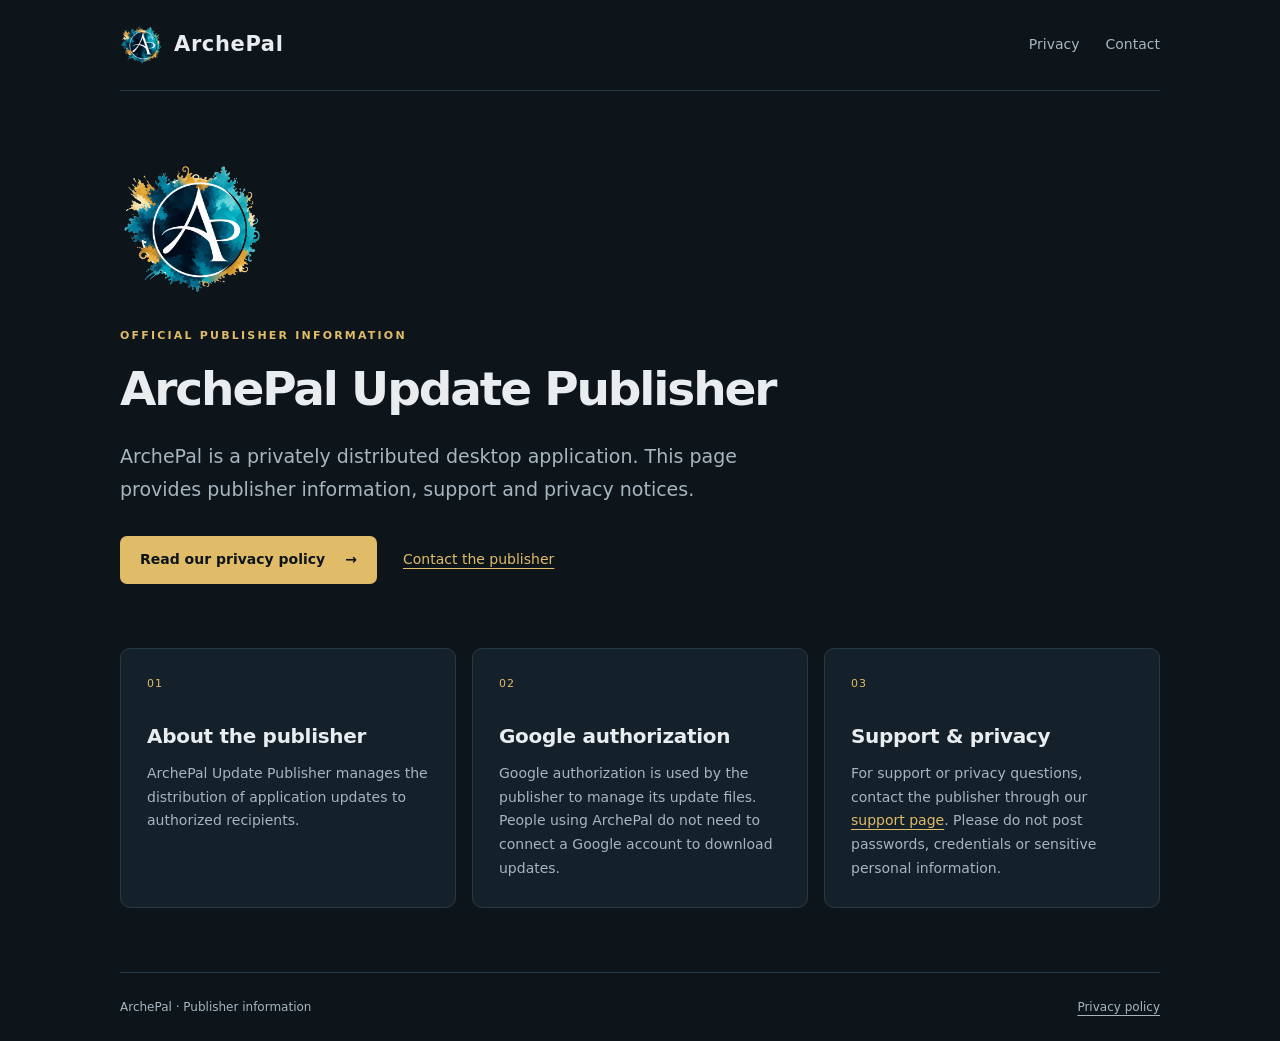
==== index.html @ f8cffb1c "Publish ArchePal information and privacy pages" ====
<!doctype html>
<html lang="en">
<head>
  <meta charset="utf-8">
  <meta name="viewport" content="width=device-width,initial-scale=1">
  <meta name="description" content="Official information, support and privacy notices for ArchePal Update Publisher.">
  <title>ArchePal Update Publisher</title>
  <link rel="icon" href="logo.png" type="image/png">
  <link rel="stylesheet" href="style.css">
</head>
<body>
  <header class="header wrap">
    <a class="brand" href="./"><img src="logo.png" width="42" height="42" alt=""><span>ArchePal</span></a>
    <nav aria-label="Main navigation"><a href="privacy.html">Privacy</a><a href="https://github.com/vibez729/archepal-info/issues">Contact</a></nav>
  </header>
  <main class="wrap">
    <section class="hero">
      <img class="hero-logo" src="logo.png" width="144" height="144" alt="ArchePal logo">
      <p class="eyebrow">Official publisher information</p>
      <h1>ArchePal Update Publisher</h1>
      <p class="lead">ArchePal is a privately distributed desktop application. This page provides publisher information, support and privacy notices.</p>
      <div class="actions"><a class="button" href="privacy.html">Read our privacy policy <span aria-hidden="true">→</span></a><a class="text-link" href="https://github.com/vibez729/archepal-info/issues">Contact the publisher</a></div>
    </section>
    <section class="cards" aria-label="Publisher information">
      <article class="card"><p class="number">01</p><h2>About the publisher</h2><p>ArchePal Update Publisher manages the distribution of application updates to authorized recipients.</p></article>
      <article class="card"><p class="number">02</p><h2>Google authorization</h2><p>Google authorization is used by the publisher to manage its update files. People using ArchePal do not need to connect a Google account to download updates.</p></article>
      <article class="card"><p class="number">03</p><h2>Support &amp; privacy</h2><p>For support or privacy questions, contact the publisher through our <a href="https://github.com/vibez729/archepal-info/issues">support page</a>. Please do not post passwords, credentials or sensitive personal information.</p></article>
    </section>
  </main>
  <footer class="footer wrap"><span>ArchePal · Publisher information</span><a href="privacy.html">Privacy policy</a></footer>
</body>
</html>
---- style.css ----
:root{color-scheme:dark;--bg:#0d151b;--panel:#14212a;--text:#e9edf0;--muted:#a7b5bf;--gold:#e0bb68;--line:#263946}
*{box-sizing:border-box}body{margin:0;background:var(--bg);color:var(--text);font:16px/1.7 system-ui,-apple-system,BlinkMacSystemFont,"Segoe UI",sans-serif}a{color:var(--gold);text-underline-offset:4px}a:hover{color:#ffe0a0}a:focus-visible{outline:2px solid var(--gold);outline-offset:6px;border-radius:3px}.wrap{width:min(1040px,calc(100% - 48px));margin-inline:auto}.header{display:flex;align-items:center;justify-content:space-between;gap:24px;padding-block:24px;border-bottom:1px solid var(--line)}.brand{display:flex;align-items:center;gap:12px;text-decoration:none;color:var(--text);font-size:21px;font-weight:650;letter-spacing:.03em}.brand img{object-fit:contain}.header nav{display:flex;gap:26px}.header nav a{color:var(--muted);font-size:14px;text-decoration:none}.header nav a:hover{color:var(--gold)}.hero{padding:66px 0 64px;max-width:780px}.hero-logo{display:block;object-fit:contain;margin-bottom:26px}.eyebrow{font-size:11px;font-weight:650;letter-spacing:.2em;text-transform:uppercase;color:var(--gold);margin:0 0 16px}h1{font-size:clamp(30px,4.5vw,47px);line-height:1.15;letter-spacing:-.045em;font-weight:650;margin:0 0 24px}h2{font-weight:600;letter-spacing:-.015em;font-size:20px;line-height:1.4;margin:0 0 12px}p{margin:0 0 16px}.lead{max-width:650px;color:var(--muted);font-size:19px;line-height:1.75}.actions{display:flex;align-items:center;gap:26px;flex-wrap:wrap;margin-top:30px}.button{display:inline-flex;gap:20px;align-items:center;background:var(--gold);color:var(--bg);padding:12px 20px;border-radius:7px;font-weight:650;font-size:14px;text-decoration:none}.button:hover{background:#edce87;color:var(--bg)}.text-link{font-size:14px}.cards{display:grid;grid-template-columns:repeat(3,1fr);gap:16px}.card{background:var(--panel);border:1px solid var(--line);border-radius:10px;padding:26px}.card p{font-size:14px;color:var(--muted);margin-bottom:0}.card .number{font-size:11px;letter-spacing:.1em;color:var(--gold);margin-bottom:28px}.footer{border-top:1px solid var(--line);margin-top:64px;padding-block:24px;display:flex;justify-content:space-between;gap:20px;font-size:12px;color:var(--muted)}.footer a{color:var(--muted)}.policy{max-width:780px;padding-top:62px}.policy h1{margin-bottom:14px}.updated{color:var(--muted);font-size:13px;margin-bottom:36px}.policy section{margin-top:34px}.policy p{color:var(--muted)}.policy code{color:var(--text);font-size:.95em}.policy h2{font-size:22px}@media(max-width:720px){.wrap{width:calc(100% - 36px)}.cards{grid-template-columns:1fr}.hero{padding-block:42px}.hero-logo{width:112px;height:112px}.header nav{gap:18px}.lead{font-size:17px}.footer{margin-top:42px}.policy{padding-top:40px}}
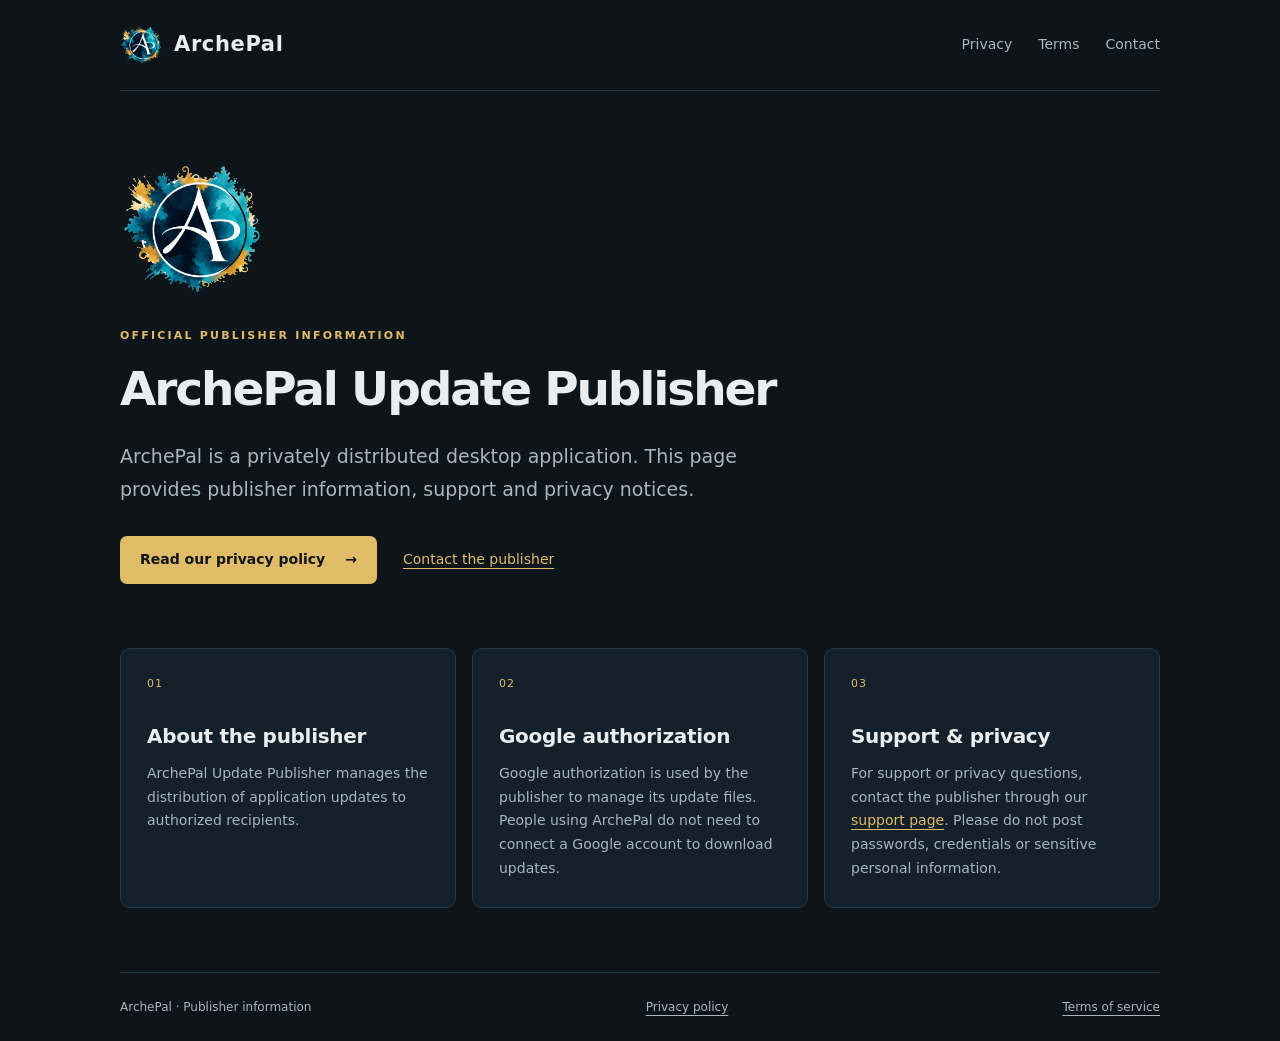
==== commit 5605cadd: "Add publisher terms of service and navigation links" ====
--- a/index.html
+++ b/index.html
@@ -11,7 +11,7 @@
 <body>
   <header class="header wrap">
     <a class="brand" href="./"><img src="logo.png" width="42" height="42" alt=""><span>ArchePal</span></a>
-    <nav aria-label="Main navigation"><a href="privacy.html">Privacy</a><a href="https://github.com/vibez729/archepal-info/issues">Contact</a></nav>
+    <nav aria-label="Main navigation"><a href="privacy.html">Privacy</a><a href="terms.html">Terms</a><a href="https://github.com/vibez729/archepal-info/issues">Contact</a></nav>
   </header>
   <main class="wrap">
     <section class="hero">
@@ -27,6 +27,6 @@
       <article class="card"><p class="number">03</p><h2>Support &amp; privacy</h2><p>For support or privacy questions, contact the publisher through our <a href="https://github.com/vibez729/archepal-info/issues">support page</a>. Please do not post passwords, credentials or sensitive personal information.</p></article>
     </section>
   </main>
-  <footer class="footer wrap"><span>ArchePal · Publisher information</span><a href="privacy.html">Privacy policy</a></footer>
+  <footer class="footer wrap"><span>ArchePal · Publisher information</span><a href="privacy.html">Privacy policy</a><a href="terms.html">Terms of service</a></footer>
 </body>
 </html>
--- a/style.css
+++ b/style.css
@@ -1,2 +1,3 @@
 :root{color-scheme:dark;--bg:#0d151b;--panel:#14212a;--text:#e9edf0;--muted:#a7b5bf;--gold:#e0bb68;--line:#263946}
 *{box-sizing:border-box}body{margin:0;background:var(--bg);color:var(--text);font:16px/1.7 system-ui,-apple-system,BlinkMacSystemFont,"Segoe UI",sans-serif}a{color:var(--gold);text-underline-offset:4px}a:hover{color:#ffe0a0}a:focus-visible{outline:2px solid var(--gold);outline-offset:6px;border-radius:3px}.wrap{width:min(1040px,calc(100% - 48px));margin-inline:auto}.header{display:flex;align-items:center;justify-content:space-between;gap:24px;padding-block:24px;border-bottom:1px solid var(--line)}.brand{display:flex;align-items:center;gap:12px;text-decoration:none;color:var(--text);font-size:21px;font-weight:650;letter-spacing:.03em}.brand img{object-fit:contain}.header nav{display:flex;gap:26px}.header nav a{color:var(--muted);font-size:14px;text-decoration:none}.header nav a:hover{color:var(--gold)}.hero{padding:66px 0 64px;max-width:780px}.hero-logo{display:block;object-fit:contain;margin-bottom:26px}.eyebrow{font-size:11px;font-weight:650;letter-spacing:.2em;text-transform:uppercase;color:var(--gold);margin:0 0 16px}h1{font-size:clamp(30px,4.5vw,47px);line-height:1.15;letter-spacing:-.045em;font-weight:650;margin:0 0 24px}h2{font-weight:600;letter-spacing:-.015em;font-size:20px;line-height:1.4;margin:0 0 12px}p{margin:0 0 16px}.lead{max-width:650px;color:var(--muted);font-size:19px;line-height:1.75}.actions{display:flex;align-items:center;gap:26px;flex-wrap:wrap;margin-top:30px}.button{display:inline-flex;gap:20px;align-items:center;background:var(--gold);color:var(--bg);padding:12px 20px;border-radius:7px;font-weight:650;font-size:14px;text-decoration:none}.button:hover{background:#edce87;color:var(--bg)}.text-link{font-size:14px}.cards{display:grid;grid-template-columns:repeat(3,1fr);gap:16px}.card{background:var(--panel);border:1px solid var(--line);border-radius:10px;padding:26px}.card p{font-size:14px;color:var(--muted);margin-bottom:0}.card .number{font-size:11px;letter-spacing:.1em;color:var(--gold);margin-bottom:28px}.footer{border-top:1px solid var(--line);margin-top:64px;padding-block:24px;display:flex;justify-content:space-between;gap:20px;font-size:12px;color:var(--muted)}.footer a{color:var(--muted)}.policy{max-width:780px;padding-top:62px}.policy h1{margin-bottom:14px}.updated{color:var(--muted);font-size:13px;margin-bottom:36px}.policy section{margin-top:34px}.policy p{color:var(--muted)}.policy code{color:var(--text);font-size:.95em}.policy h2{font-size:22px}@media(max-width:720px){.wrap{width:calc(100% - 36px)}.cards{grid-template-columns:1fr}.hero{padding-block:42px}.hero-logo{width:112px;height:112px}.header nav{gap:18px}.lead{font-size:17px}.footer{margin-top:42px}.policy{padding-top:40px}}
+@media(max-width:480px){.header{flex-wrap:wrap}.header nav{width:100%;justify-content:flex-start}.footer{flex-wrap:wrap}}
